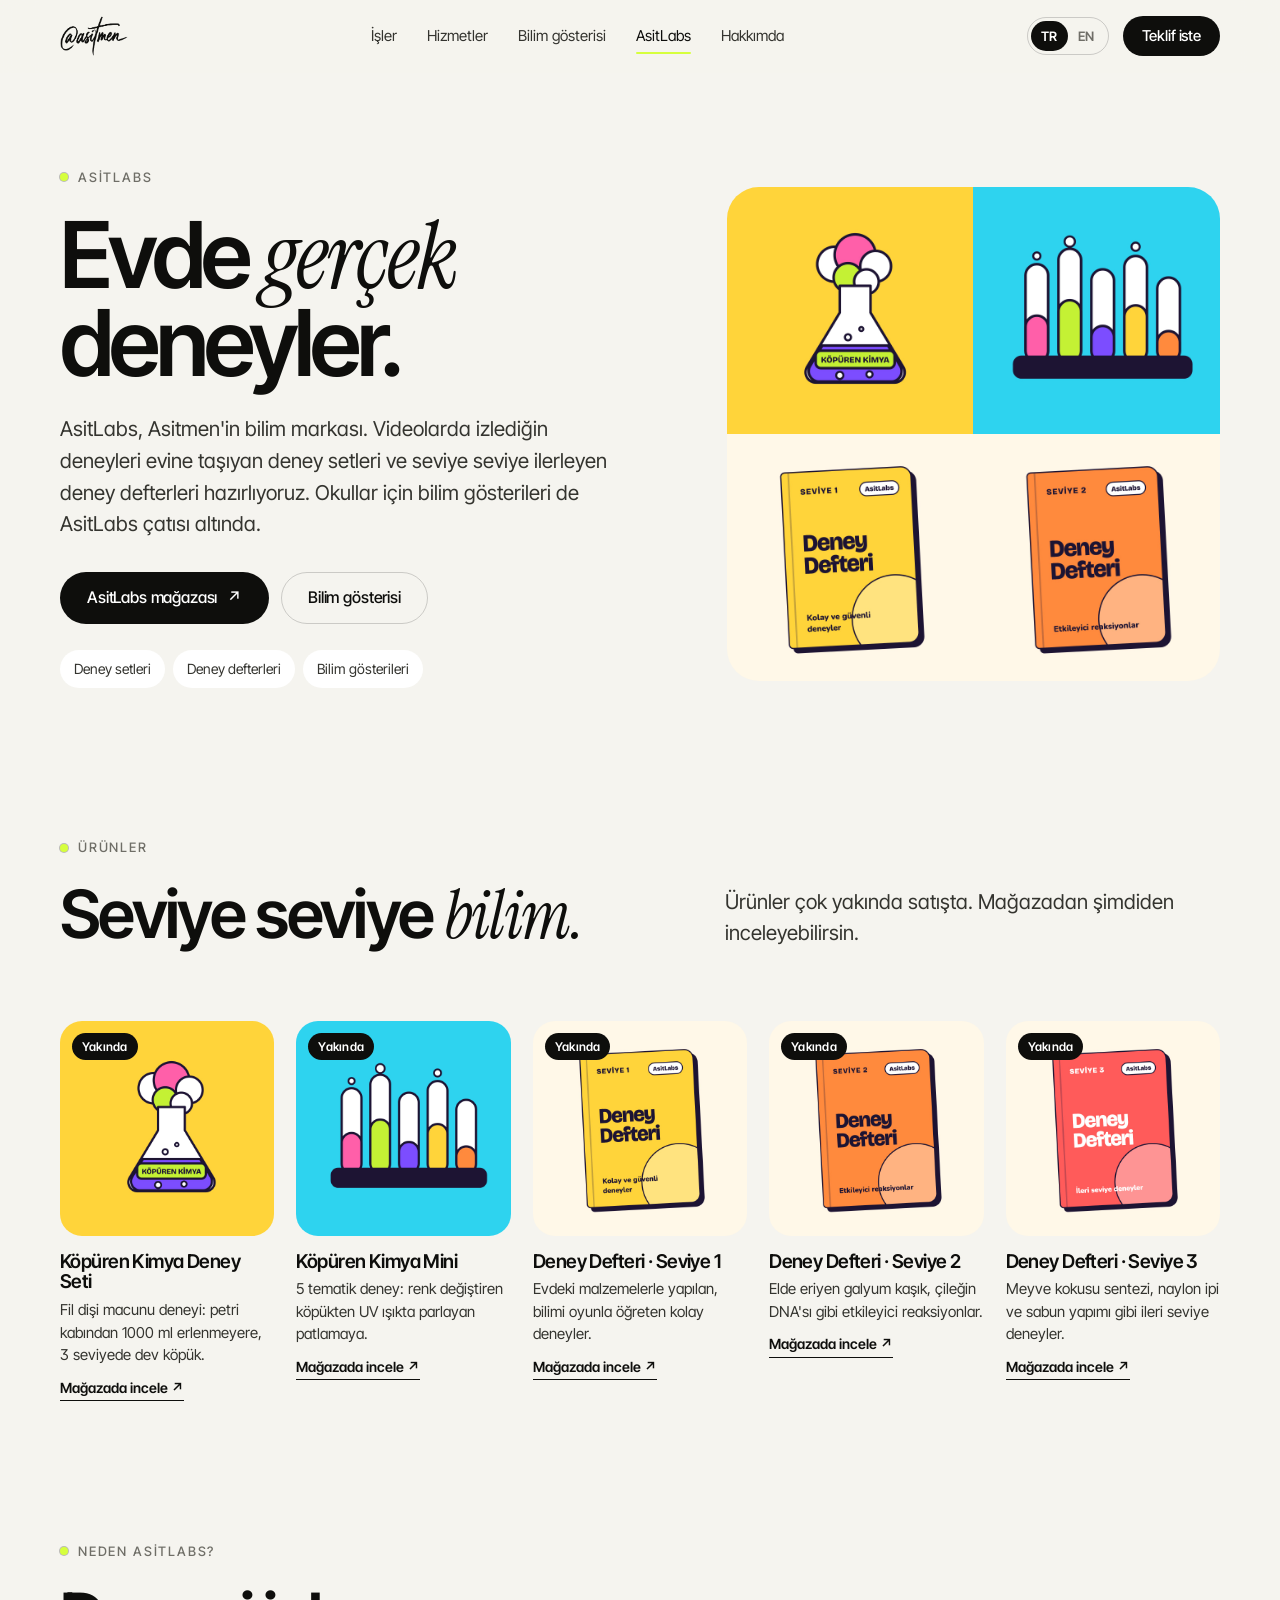
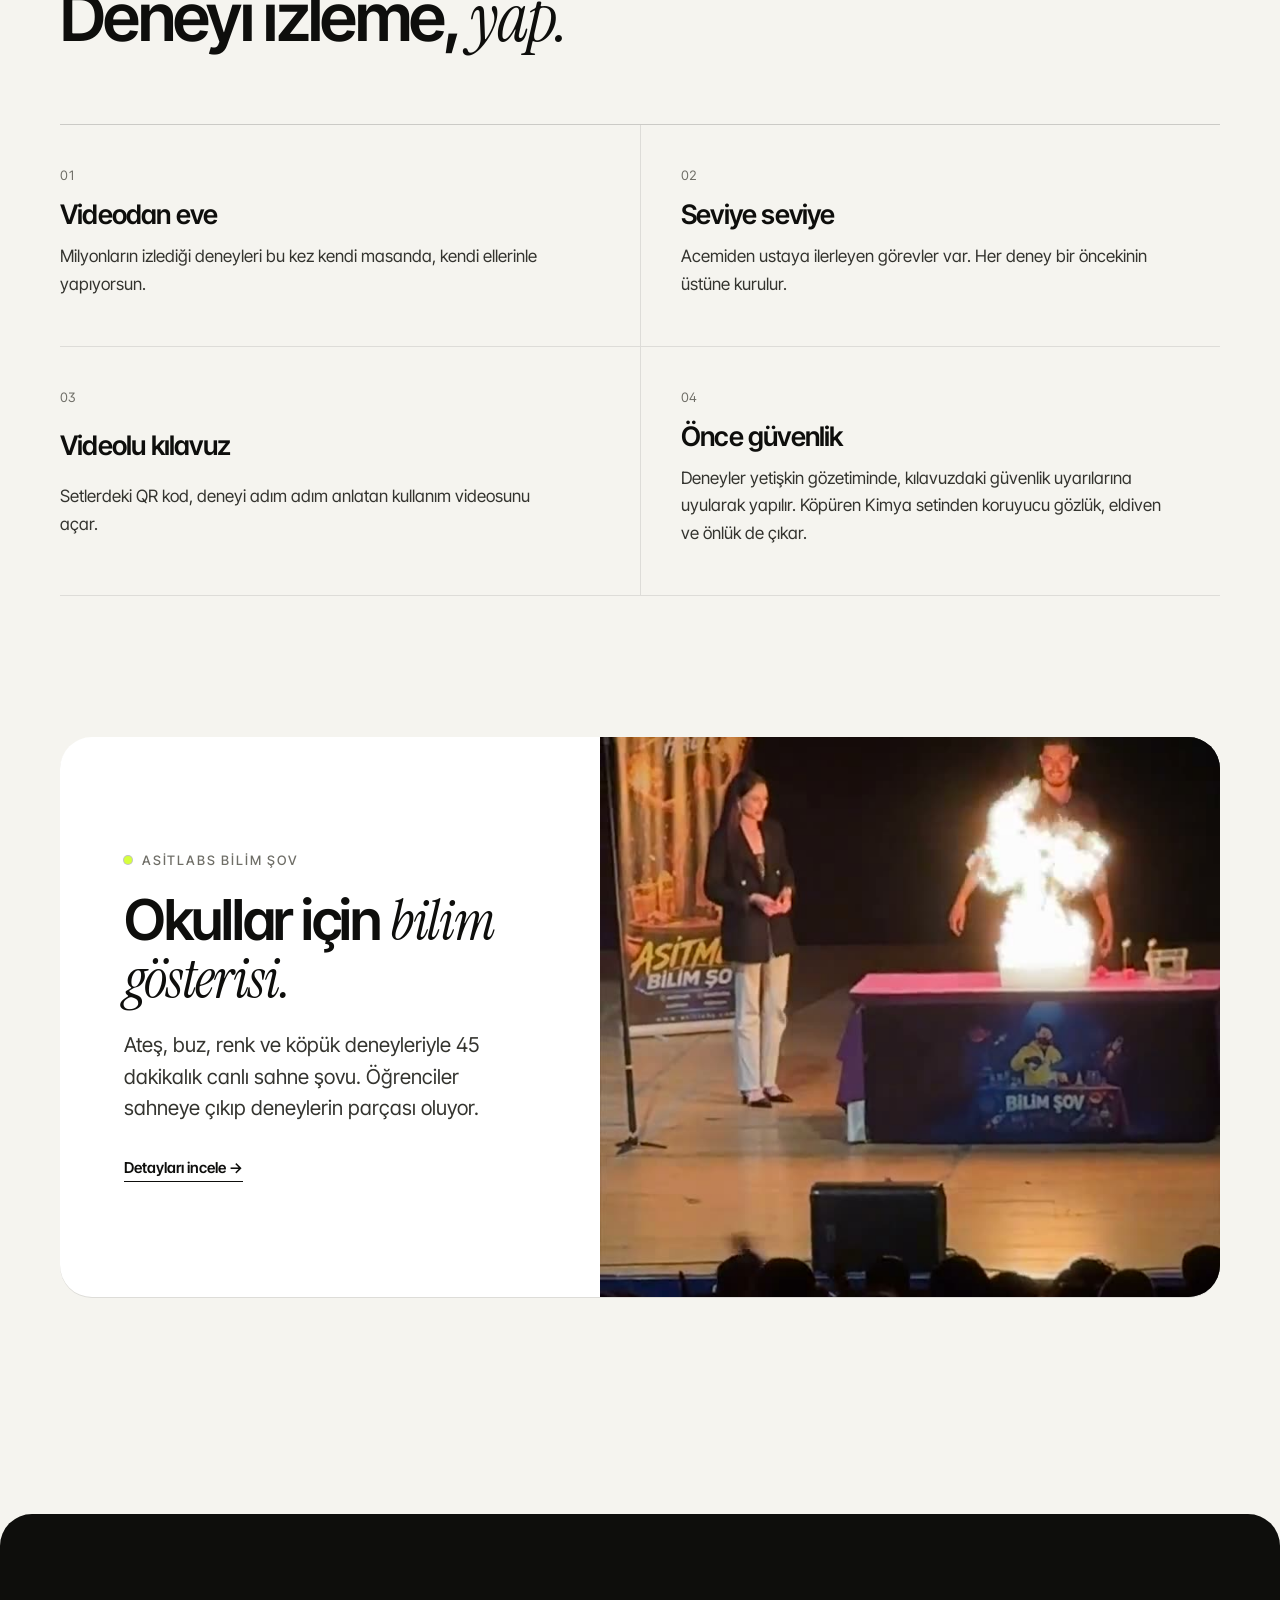
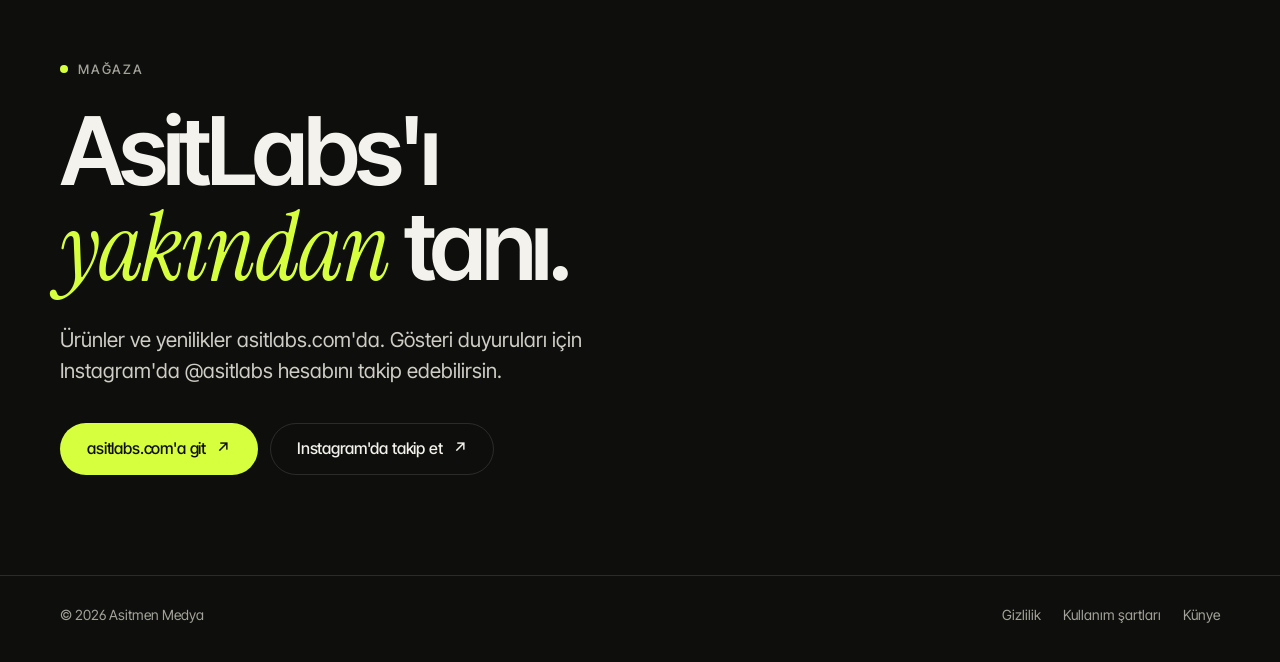
==== asitlabs/index.html @ a22fdd6e "Bilim gösterisi bağlantısı: Detayları incele" ====
<!doctype html>
<html lang="tr">
<head>
<meta charset="utf-8">
<meta name="viewport" content="width=device-width, initial-scale=1, viewport-fit=cover">
<title>AsitLabs | Asitmen&#x27;in deney setleri ve bilim markası</title>
<meta name="description" content="AsitLabs, Asitmen&#x27;in bilim markası: evde yapılan Köpüren Kimya deney setleri, seviye seviye deney defterleri ve okullar için bilim gösterileri.">
<link rel="canonical" href="https://www.asitmen.com/asitlabs/">

<meta name="theme-color" content="#f5f4ef">
<meta property="og:type" content="website">
<meta property="og:site_name" content="Asitmen">
<meta property="og:locale" content="tr_TR">
<meta property="og:title" content="AsitLabs | Asitmen&#x27;in deney setleri ve bilim markası">
<meta property="og:description" content="AsitLabs, Asitmen&#x27;in bilim markası: evde yapılan Köpüren Kimya deney setleri, seviye seviye deney defterleri ve okullar için bilim gösterileri.">
<meta property="og:url" content="https://www.asitmen.com/asitlabs/">
<meta property="og:image" content="https://www.asitmen.com/static/img/og.jpg">
<meta property="og:image:width" content="1200">
<meta property="og:image:height" content="630">
<meta name="twitter:card" content="summary_large_image">
<link rel="icon" href="/favicon.svg" type="image/svg+xml">
<link rel="icon" href="/favicon-32.png" sizes="32x32" type="image/png">
<link rel="apple-touch-icon" href="/apple-touch-icon.png">
<link rel="preconnect" href="https://fonts.googleapis.com">
<link rel="preconnect" href="https://fonts.gstatic.com" crossorigin>
<link rel="stylesheet" href="https://fonts.googleapis.com/css2?family=Instrument+Serif:ital@0;1&family=Inter+Tight:wght@400;500;600;700&display=swap">
<link rel="stylesheet" href="/static/style.css?v=1795440701">
<script>document.documentElement.classList.add('js')</script>
<script type="application/ld+json">{"@context": "https://schema.org", "@type": "Person", "name": "Yasin Aydın", "alternateName": "Asitmen", "url": "https://www.asitmen.com/", "image": "https://www.asitmen.com/static/img/og.jpg", "email": "mailto:contact@asitmen.com", "jobTitle": "Bilim içerik üreticisi", "address": {"@type": "PostalAddress", "addressLocality": "Uşak", "addressCountry": "TR"}, "sameAs": ["https://www.youtube.com/@asitmen", "https://www.instagram.com/asitmen", "https://www.tiktok.com/@asitmen", "https://www.linkedin.com/in/asitmen", "https://x.com/asitmen", "https://www.facebook.com/asitmenfb"]}</script>

</head>
<body>
<a class="sr-only" href="#main">İçeriğe geç</a>
<header class="nav">
  <div class="wrap nav-inner">
    <a class="brand" href="/" aria-label="Asitmen"><img src="/static/img/logo/imza.png" alt="@asitmen" width="857" height="505"></a>
    <nav class="nav-links" aria-label="Menu"><a href="/#isler">İşler</a><a href="/#hizmetler">Hizmetler</a><a href="/bilim-gosterisi/">Bilim gösterisi</a><a href="/asitlabs/" aria-current="page">AsitLabs</a><a href="/#hakkimda">Hakkımda</a></nav>
    <div class="nav-right">
      <div class="lang" role="group" aria-label="Dil / Language">
        <a href="/asitlabs/" hreflang="tr" lang="tr" aria-current="true">TR</a>
        <a href="/en/" hreflang="en" lang="en" aria-current="false">EN</a>
      </div>
      <a class="btn btn-ink btn-sm" href="/#iletisim">Teklif iste</a>
    </div>
  </div>
</header>

<main id="main">
  <section class="page-hero">
    <div class="wrap page-hero-grid">
      <div class="page-hero-text">
        <span class="eyebrow">AsitLabs</span>
        <h1>Evde <em>gerçek</em> deneyler.</h1>
        <p class="lead">AsitLabs, Asitmen&#x27;in bilim markası. Videolarda izlediğin deneyleri evine taşıyan deney setleri ve seviye seviye ilerleyen deney defterleri hazırlıyoruz. Okullar için bilim gösterileri de AsitLabs çatısı altında.</p>
        <div class="hero-cta"><a class="btn btn-ink" href="https://asitlabs.com" target="_blank" rel="noopener">AsitLabs mağazası <span class="arrow" aria-hidden="true">↗</span></a><a class="btn btn-ghost" href="/bilim-gosterisi/">Bilim gösterisi</a></div>
        <ul class="facts"><li>Deney setleri</li><li>Deney defterleri</li><li>Bilim gösterileri</li></ul>
      </div>
      <div class="page-hero-media mosaic"><img src="/static/labs/kopuren-kimya.jpg" alt="" width="1200" height="1200"><img src="/static/labs/kopuren-kimya-mini.jpg" alt="" width="1200" height="1200"><img src="/static/labs/deney-defteri-seviye-1.jpg" alt="" width="1200" height="1200"><img src="/static/labs/deney-defteri-seviye-2.jpg" alt="" width="1200" height="1200"></div>
    </div>
  </section>

  <section class="section" style="padding-top:0">
    <div class="wrap">
      <div class="section-head split"><div><span class="eyebrow">Ürünler</span><h2 style="margin-top:20px">Seviye seviye <em>bilim.</em></h2></div><p class="lead">Ürünler çok yakında satışta. Mağazadan şimdiden inceleyebilirsin.</p></div>
      <div class="shop-grid"><a class="shop-card reveal" href="https://asitlabs.com/products/kopuren-kimya" target="_blank" rel="noopener"><figure><img src="/static/labs/kopuren-kimya.jpg" alt="Köpüren Kimya Deney Seti" loading="lazy" width="1200" height="1200"><span class="badge">Yakında</span></figure><h3>Köpüren Kimya Deney Seti</h3><p>Fil dişi macunu deneyi: petri kabından 1000 ml erlenmeyere, 3 seviyede dev köpük.</p><span class="service-link">Mağazada incele ↗</span></a><a class="shop-card reveal" href="https://asitlabs.com/products/kopuren-kimya-mini" target="_blank" rel="noopener"><figure><img src="/static/labs/kopuren-kimya-mini.jpg" alt="Köpüren Kimya Mini" loading="lazy" width="1200" height="1200"><span class="badge">Yakında</span></figure><h3>Köpüren Kimya Mini</h3><p>5 tematik deney: renk değiştiren köpükten UV ışıkta parlayan patlamaya.</p><span class="service-link">Mağazada incele ↗</span></a><a class="shop-card reveal" href="https://asitlabs.com/products/deney-defteri-seviye-1" target="_blank" rel="noopener"><figure><img src="/static/labs/deney-defteri-seviye-1.jpg" alt="Deney Defteri · Seviye 1" loading="lazy" width="1200" height="1200"><span class="badge">Yakında</span></figure><h3>Deney Defteri · Seviye 1</h3><p>Evdeki malzemelerle yapılan, bilimi oyunla öğreten kolay deneyler.</p><span class="service-link">Mağazada incele ↗</span></a><a class="shop-card reveal" href="https://asitlabs.com/products/deney-defteri-seviye-2" target="_blank" rel="noopener"><figure><img src="/static/labs/deney-defteri-seviye-2.jpg" alt="Deney Defteri · Seviye 2" loading="lazy" width="1200" height="1200"><span class="badge">Yakında</span></figure><h3>Deney Defteri · Seviye 2</h3><p>Elde eriyen galyum kaşık, çileğin DNA&#x27;sı gibi etkileyici reaksiyonlar.</p><span class="service-link">Mağazada incele ↗</span></a><a class="shop-card reveal" href="https://asitlabs.com/products/deney-defteri-seviye-3" target="_blank" rel="noopener"><figure><img src="/static/labs/deney-defteri-seviye-3.jpg" alt="Deney Defteri · Seviye 3" loading="lazy" width="1200" height="1200"><span class="badge">Yakında</span></figure><h3>Deney Defteri · Seviye 3</h3><p>Meyve kokusu sentezi, naylon ipi ve sabun yapımı gibi ileri seviye deneyler.</p><span class="service-link">Mağazada incele ↗</span></a></div>
    </div>
  </section>

  <section class="section" style="padding-top:0">
    <div class="wrap">
      <div class="section-head"><span class="eyebrow">Neden AsitLabs?</span><h2>Deneyi izleme, <em>yap.</em></h2></div>
      <div class="why"><div class="why-item reveal"><span class="num">01</span><h3>Videodan eve</h3><p>Milyonların izlediği deneyleri bu kez kendi masanda, kendi ellerinle yapıyorsun.</p></div><div class="why-item reveal"><span class="num">02</span><h3>Seviye seviye</h3><p>Acemiden ustaya ilerleyen görevler var. Her deney bir öncekinin üstüne kurulur.</p></div><div class="why-item reveal"><span class="num">03</span><h3>Videolu kılavuz</h3><p>Setlerdeki QR kod, deneyi adım adım anlatan kullanım videosunu açar.</p></div><div class="why-item reveal"><span class="num">04</span><h3>Önce güvenlik</h3><p>Deneyler yetişkin gözetiminde, kılavuzdaki güvenlik uyarılarına uyularak yapılır. Köpüren Kimya setinden koruyucu gözlük, eldiven ve önlük de çıkar.</p></div></div>
    </div>
  </section>

  <section class="section" style="padding-top:0">
    <div class="wrap">
      <a class="feature feature-link reveal" href="/bilim-gosterisi/">
        <div class="feature-text">
          <span class="eyebrow">AsitLabs Bilim Şov</span>
          <h2>Okullar için <em>bilim gösterisi.</em></h2>
          <p class="lead">Ateş, buz, renk ve köpük deneyleriyle 45 dakikalık canlı sahne şovu. Öğrenciler sahneye çıkıp deneylerin parçası oluyor.</p>
          <span class="service-link">Detayları incele →</span>
        </div>
        <div class="feature-media">
          <video data-autoplay muted loop playsinline preload="none" poster="/static/img/sahne-ates-poster.jpg" aria-hidden="true">
            <source src="/static/labs/ates.mp4" type="video/mp4">
          </video>
        </div>
      </a>
    </div>
  </section>
</main>

<div class="contact">
  <section class="section">
    <div class="wrap">
      <span class="eyebrow">Mağaza</span>
      <h2 style="margin-top:22px">AsitLabs'ı <em>yakından</em> tanı.</h2>
      <p class="lead cta-lead">Ürünler ve yenilikler asitlabs.com'da. Gösteri duyuruları için Instagram'da @asitlabs hesabını takip edebilirsin.</p>
      <div class="hero-cta cta-left"><a class="btn btn-accent" href="https://asitlabs.com" target="_blank" rel="noopener">asitlabs.com&#x27;a git <span class="arrow" aria-hidden="true">↗</span></a><a class="btn btn-ghost-dark" href="https://www.instagram.com/asitlabs" target="_blank" rel="noopener">Instagram&#x27;da takip et <span class="arrow" aria-hidden="true">↗</span></a></div>
    </div>
  </section>
  <footer class="footer">
    <div class="wrap footer-inner">
      <span>© 2026 Asitmen Medya</span>
      <nav aria-label="Legal"><a href="/yasal/#gizlilik">Gizlilik</a><a href="/yasal/#sartlar">Kullanım şartları</a><a href="/yasal/#kunye">Künye</a></nav>
    </div>
  </footer>
</div>
<script src="/static/main.js?v=1795440701" defer></script>
</body>
</html>
---- static/style.css ----
/* asitmen.com — temiz premium tasarım */
:root {
  --bg: #f5f4ef;
  --surface: #ffffff;
  --ink: #0e0e0c;
  --ink-2: #34342f;
  --muted: #6f6e67;
  --line: rgba(14, 14, 12, 0.1);
  --line-strong: rgba(14, 14, 12, 0.18);
  --accent: #d6ff3d;
  --dark: #0e0e0c;
  --dark-2: #1a1a17;
  --dark-line: rgba(255, 255, 255, 0.12);
  --dark-muted: #a3a29a;
  --radius: 22px;
  --radius-lg: 32px;
  --wrap: 1240px;
  --gutter: clamp(16px, 4vw, 40px);
  --sans: "Inter Tight", "Inter", system-ui, -apple-system, "Segoe UI", Roboto, sans-serif;
  --serif: "Instrument Serif", "Times New Roman", serif;
  --ease: cubic-bezier(0.2, 0.7, 0.1, 1);
}

*,
*::before,
*::after { box-sizing: border-box; }

html { -webkit-text-size-adjust: 100%; scroll-behavior: smooth; scroll-padding-top: 84px; }
@media (prefers-reduced-motion: reduce) { html { scroll-behavior: auto; } }

body {
  margin: 0;
  background: var(--bg);
  color: var(--ink);
  font-family: var(--sans);
  font-size: 17px;
  line-height: 1.6;
  font-feature-settings: "ss01", "cv11";
  -webkit-font-smoothing: antialiased;
  -moz-osx-font-smoothing: grayscale;
  text-rendering: optimizeLegibility;
  overflow-x: hidden;
}

img, video { display: block; max-width: 100%; }
a { color: inherit; text-decoration: none; }
button, input, textarea { font: inherit; color: inherit; }
::selection { background: var(--accent); color: var(--ink); }

.wrap { width: 100%; max-width: var(--wrap); margin: 0 auto; padding: 0 var(--gutter); }
.sr-only { position: absolute; width: 1px; height: 1px; overflow: hidden; clip: rect(0 0 0 0); white-space: nowrap; }

/* ---------- typography ---------- */
h1, h2, h3 { margin: 0; font-weight: 600; letter-spacing: -0.04em; line-height: 1; }
h1 { font-size: clamp(46px, 8.4vw, 116px); letter-spacing: -0.05em; line-height: 0.94; }
h2 { font-size: clamp(36px, 5.2vw, 68px); line-height: 1; }
h3 { font-size: clamp(22px, 2.1vw, 28px); letter-spacing: -0.03em; line-height: 1.1; }
h1 em, h2 em, .serif {
  font-family: var(--serif);
  font-style: italic;
  font-weight: 400;
  letter-spacing: -0.02em;
}
h1 em { padding-right: 0.04em; }
p { margin: 0; }
.lead { font-size: clamp(18px, 1.6vw, 21px); line-height: 1.55; color: var(--ink-2); max-width: 40ch; }
.muted { color: var(--muted); }

.eyebrow {
  display: inline-block;
  font-size: 13px; font-weight: 500; letter-spacing: 0.14em; text-transform: uppercase; line-height: 1.5;
  color: var(--muted);
}
.eyebrow::before {
  content: ""; display: inline-block; width: 8px; height: 8px; border-radius: 50%; margin: 0 10px 0 0;
  vertical-align: 0.06em;
  background: var(--accent); box-shadow: 0 0 0 1px rgba(14, 14, 12, 0.25);
}

/* ---------- buttons ---------- */
.btn {
  display: inline-flex; align-items: center; justify-content: center; gap: 10px;
  height: 52px; padding: 0 26px; border-radius: 999px; border: 1px solid transparent;
  font-size: 16px; font-weight: 500; letter-spacing: -0.01em; cursor: pointer;
  transition: transform 0.3s var(--ease), background 0.3s var(--ease), color 0.3s var(--ease), border-color 0.3s var(--ease);
  white-space: nowrap;
}
.btn:active { transform: scale(0.98); }
.btn-ink { background: var(--ink); color: #fff; }
.btn-ink:hover { background: #2a2a26; }
.btn-ghost { border-color: var(--line-strong); color: var(--ink); background: transparent; }
.btn-ghost:hover { border-color: var(--ink); }
.btn-accent { background: var(--accent); color: var(--ink); }
.btn-accent:hover { background: #e4ff7a; }
.btn .arrow { transition: transform 0.3s var(--ease); }
.btn:hover .arrow { transform: translateX(3px); }
.btn-sm { height: 40px; padding: 0 18px; font-size: 15px; }

/* ---------- nav ---------- */
.nav {
  position: sticky; top: 0; z-index: 50;
  background: rgba(245, 244, 239, 0.78);
  -webkit-backdrop-filter: saturate(1.4) blur(16px);
  backdrop-filter: saturate(1.4) blur(16px);
  border-bottom: 1px solid transparent;
  transition: border-color 0.3s;
}
.nav.scrolled { border-bottom-color: var(--line); }
.nav { transition: border-color 0.3s, background 0.4s var(--ease), color 0.4s var(--ease); }
.nav.on-dark { background: rgba(14, 14, 12, 0.72); color: #f3f2ec; border-bottom-color: var(--dark-line); }
.nav.on-dark .nav-links { color: #cfcec6; }
.nav.on-dark .nav-links a:hover { color: #fff; }
.nav.on-dark .brand img { filter: invert(1); }
.nav.on-dark .lang { border-color: var(--dark-line); }
.nav.on-dark .lang a[aria-current="true"] { background: #f3f2ec; color: var(--ink); }
.nav.on-dark .btn-ink { background: var(--accent); color: var(--ink); }
.nav-inner { display: flex; align-items: center; justify-content: space-between; height: 72px; gap: 20px; }
.brand { display: flex; align-items: center; height: 44px; }
.brand img { height: 40px; width: auto; transition: filter 0.4s; }
.nav-links { display: none; gap: 30px; font-size: 15px; color: var(--ink-2); }
.nav-links a { position: relative; padding: 6px 0; transition: color 0.2s; }
.nav-links a:hover { color: var(--ink); }
.nav-right { display: flex; align-items: center; gap: 14px; }
.lang { display: inline-flex; font-size: 13px; font-weight: 600; letter-spacing: 0.04em; border: 1px solid var(--line-strong); border-radius: 999px; padding: 3px; }
.lang a { padding: 5px 10px; border-radius: 999px; color: var(--muted); }
.lang a[aria-current="true"] { background: var(--ink); color: #fff; }
.nav-right { gap: 8px; }
.nav .btn-sm { padding: 0 14px; font-size: 14px; height: 38px; }
@media (min-width: 900px) {
  .nav-links { display: flex; }
  .nav-right { gap: 14px; }
  .nav .btn-sm { padding: 0 18px; font-size: 15px; height: 40px; }
}

/* ---------- hero ---------- */
.hero { padding: clamp(48px, 9vw, 120px) 0 0; text-align: center; }
.hero .eyebrow { margin-bottom: 26px; }
.hero h1 { max-width: 13ch; margin: 0 auto; }
.hero .lead { margin: 28px auto 0; max-width: 46ch; }
.hero-cta { display: flex; flex-wrap: wrap; justify-content: center; gap: 12px; margin-top: 36px; }
.hero-media {
  position: relative; margin-top: clamp(44px, 6vw, 72px);
  border-radius: var(--radius-lg); overflow: hidden; background: #ddd;
  aspect-ratio: 4 / 5;
}
.hero-media img { width: 100%; height: 100%; object-fit: cover; }
@media (min-width: 700px) { .hero-media { aspect-ratio: 16 / 9; } }
.chips {
  position: absolute; left: 16px; right: 16px; bottom: 16px;
  display: flex; flex-wrap: wrap; gap: 8px; justify-content: flex-start;
}
.chip {
  display: inline-flex; align-items: baseline; gap: 8px;
  padding: 12px 16px; border-radius: 16px;
  background: rgba(255, 255, 255, 0.82);
  -webkit-backdrop-filter: blur(14px); backdrop-filter: blur(14px);
  color: var(--ink); font-size: 14px; line-height: 1.2; text-align: left;
  box-shadow: 0 8px 30px rgba(0, 0, 0, 0.12);
}
.chip b { font-size: 22px; font-weight: 600; letter-spacing: -0.03em; }
@media (min-width: 700px) { .chips { left: 24px; bottom: 24px; } .chip b { font-size: 26px; } }

/* ---------- logos ---------- */
.logos { padding: clamp(48px, 7vw, 88px) 0 clamp(24px, 4vw, 40px); }
.logos-title { text-align: center; font-size: 14px; color: var(--muted); margin-bottom: 30px; }
.marquee { position: relative; overflow: hidden; -webkit-mask-image: linear-gradient(90deg, transparent, #000 10%, #000 90%, transparent); mask-image: linear-gradient(90deg, transparent, #000 10%, #000 90%, transparent); }
.marquee-track { display: flex; width: max-content; animation: marquee 38s linear infinite; }
.marquee:hover .marquee-track { animation-play-state: paused; }
.marquee-group { display: flex; align-items: center; gap: clamp(44px, 6vw, 84px); padding-right: clamp(44px, 6vw, 84px); }
.marquee-group img { height: 30px; width: auto; opacity: 0.72; transition: opacity 0.2s; }
.marquee-group img.tall { height: 46px; }
.marquee-group img:hover { opacity: 1; }
@keyframes marquee { to { transform: translateX(-50%); } }
@media (prefers-reduced-motion: reduce) {
  .marquee { -webkit-mask-image: none; mask-image: none; }
  .marquee-track { animation: none; width: auto; }
  .marquee-group { flex-wrap: wrap; justify-content: center; padding: 0; row-gap: 28px; }
  .marquee-group[aria-hidden="true"] { display: none; }
}

/* ---------- sections ---------- */
.section { padding: clamp(72px, 11vw, 150px) 0; }
.section-head { display: grid; gap: 22px; margin-bottom: clamp(40px, 6vw, 72px); }
.section-head h2 { max-width: 16ch; }
.section-head .lead { max-width: 44ch; }
@media (min-width: 960px) {
  .section-head.split { grid-template-columns: 1.3fr 1fr; align-items: end; }
}

/* ---------- stats ---------- */
.stats { display: grid; grid-template-columns: repeat(2, 1fr); border-top: 1px solid var(--line-strong); }
.stat { padding: 28px 18px 30px 0; border-bottom: 1px solid var(--line); }
.stat:nth-child(odd) { padding-right: 18px; }
.stat:nth-child(even) { padding-left: 18px; border-left: 1px solid var(--line); }
.stat-num { font-size: clamp(42px, 6.6vw, 92px); font-weight: 600; letter-spacing: -0.05em; line-height: 1; white-space: nowrap; }
.stat-num small { font-size: 0.42em; letter-spacing: -0.02em; margin-left: 0.12em; font-weight: 500; }
.stat-label { margin-top: 12px; font-size: 15px; color: var(--muted); }
@media (min-width: 960px) {
  .stats { grid-template-columns: repeat(3, 1fr); }
  .stat, .stat:nth-child(odd), .stat:nth-child(even) { padding: 40px 28px 44px; border-left: 1px solid var(--line); }
  .stat:nth-child(3n + 1) { padding-left: 0; border-left: 0; }
}
.note { margin-top: 18px; font-size: 13px; color: var(--muted); }

/* ---------- work ---------- */
.work-grid { display: grid; gap: clamp(36px, 4vw, 48px) 28px; }
@media (min-width: 860px) { .work-grid { grid-template-columns: 1fr 1fr; } }
.work-card .media {
  position: relative; border-radius: var(--radius); overflow: hidden; background: #1a1a17;
  aspect-ratio: 16 / 9;
}
.work-card video, .work-card .media img { width: 100%; height: 100%; object-fit: cover; transition: transform 0.8s var(--ease); }
.work-card:hover video { transform: scale(1.03); }
.work-meta { display: flex; justify-content: space-between; align-items: baseline; gap: 16px; margin-top: 22px; }
.work-meta .kicker { font-size: 13px; color: var(--muted); letter-spacing: 0.02em; }
.work-card p { margin-top: 10px; color: var(--ink-2); max-width: 46ch; }
.brands { display: flex; flex-wrap: wrap; gap: 6px; margin-top: 16px; padding: 0; list-style: none; }
.brands li { font-size: 13px; padding: 5px 11px; border-radius: 999px; border: 1px solid var(--line-strong); color: var(--ink-2); }

/* ---------- feature (TRT) ---------- */
.feature {
  display: grid; gap: 0; border-radius: var(--radius-lg); overflow: hidden;
  background: var(--surface); box-shadow: 0 1px 0 var(--line);
}
.feature-text { padding: clamp(28px, 5vw, 64px); display: flex; flex-direction: column; gap: 22px; justify-content: center; }
.feature-text h2 { font-size: clamp(34px, 4.4vw, 60px); }
.feature-text .lead { max-width: 38ch; }
.feature-media { position: relative; min-height: 320px; background: #222; }
.feature-media video { width: 100%; height: 100%; object-fit: cover; position: absolute; inset: 0; }
.feature-logo { height: 54px; width: auto; align-self: flex-start; }
.feature-actions { display: flex; flex-wrap: wrap; gap: 12px; margin-top: 6px; }
@media (min-width: 960px) {
  .feature { grid-template-columns: 1fr 1.15fr; min-height: 560px; }
}
.gallery { display: grid; grid-template-columns: repeat(2, 1fr); gap: 12px; margin-top: 12px; }
.gallery figure { margin: 0; border-radius: var(--radius); overflow: hidden; aspect-ratio: 4 / 3; background: #ddd; }
.gallery img { width: 100%; height: 100%; object-fit: cover; }
@media (min-width: 960px) { .gallery { grid-template-columns: repeat(4, 1fr); } }

/* ---------- why ---------- */
.why { display: grid; border-top: 1px solid var(--line-strong); }
.why-item { display: grid; gap: 14px; padding: 32px 0 36px; border-bottom: 1px solid var(--line); }
.why-item .num { font-size: 13px; color: var(--muted); font-variant-numeric: tabular-nums; }
.why-item p { color: var(--ink-2); max-width: 48ch; }
@media (min-width: 860px) {
  .why { grid-template-columns: 1fr 1fr; }
  .why-item { padding: 40px 40px 48px 0; }
  .why-item:nth-child(even) { padding-left: 40px; border-left: 1px solid var(--line); }
}

/* ---------- services ---------- */
.services { display: grid; gap: 28px; }
@media (min-width: 640px) { .services { grid-template-columns: 1fr 1fr; } }
@media (min-width: 1100px) { .services { grid-template-columns: repeat(4, 1fr); gap: 22px; } }
.service figure { margin: 0; border-radius: var(--radius); overflow: hidden; aspect-ratio: 4 / 5; background: #ddd; }
.service img { width: 100%; height: 100%; object-fit: cover; transition: transform 0.8s var(--ease); }
.service:hover img { transform: scale(1.04); }
.service h3 { margin-top: 20px; font-size: 22px; }
.service p { margin-top: 8px; color: var(--ink-2); font-size: 16px; }

/* ---------- process ---------- */
.process { display: grid; gap: 12px; counter-reset: step; }
@media (min-width: 860px) { .process { grid-template-columns: repeat(4, 1fr); } }
.step { background: var(--surface); border-radius: var(--radius); padding: 28px 26px 30px; display: grid; gap: 12px; align-content: start; min-height: 220px; }
.step .num { width: 40px; height: 40px; border-radius: 50%; display: grid; place-items: center; background: var(--bg); font-size: 14px; font-weight: 600; }
.step:first-child .num { background: var(--accent); }
.step h3 { font-size: 21px; margin-top: 18px; }
.step p { color: var(--ink-2); font-size: 16px; }

/* ---------- about ---------- */
.about { display: grid; gap: clamp(32px, 5vw, 72px); align-items: center; }
@media (min-width: 960px) { .about { grid-template-columns: 0.9fr 1.1fr; } }
.about figure { margin: 0; border-radius: var(--radius-lg); overflow: hidden; aspect-ratio: 4 / 5; background: #222; }
.about figure img { width: 100%; height: 100%; object-fit: cover; }
.about-text { display: grid; gap: 22px; }
.about-text p { color: var(--ink-2); font-size: clamp(17px, 1.4vw, 19px); max-width: 52ch; }
.signature { height: 64px; width: auto; margin-top: 8px; }
.facts { display: flex; flex-wrap: wrap; gap: 8px; margin-top: 6px; padding: 0; list-style: none; }
.facts li { font-size: 14px; padding: 8px 14px; border-radius: 999px; background: var(--surface); color: var(--ink-2); }

/* ---------- contact (dark) ---------- */
.contact { background: var(--dark); color: #f3f2ec; border-radius: var(--radius-lg) var(--radius-lg) 0 0; margin-top: clamp(40px, 6vw, 80px); }
.contact .section { padding-bottom: clamp(56px, 8vw, 100px); }
.contact .eyebrow { color: var(--dark-muted); }
.contact h2 { font-size: clamp(44px, 7.4vw, 104px); max-width: 12ch; letter-spacing: -0.05em; }
.contact h2 em { color: var(--accent); }
.contact-grid { display: grid; gap: 48px; margin-top: clamp(40px, 6vw, 72px); }
@media (min-width: 960px) { .contact-grid { grid-template-columns: 1fr 1.1fr; gap: 72px; } }
.contact-info { display: grid; gap: 28px; align-content: start; }
.contact-info .lead { color: #cfcec6; }
.mail-row { display: flex; flex-wrap: wrap; align-items: center; gap: 12px; }
.mail-big { font-size: clamp(22px, 2.6vw, 32px); font-weight: 500; letter-spacing: -0.02em; border-bottom: 1px solid var(--dark-line); padding-bottom: 4px; transition: border-color 0.2s; word-break: break-all; }
.mail-big:hover { border-color: var(--accent); }
.copy-btn { height: 36px; padding: 0 14px; border-radius: 999px; border: 1px solid var(--dark-line); background: transparent; color: #f3f2ec; font-size: 13px; cursor: pointer; transition: border-color 0.2s, background 0.2s; }
.copy-btn:hover { border-color: #f3f2ec; }
.copy-btn.done { background: var(--accent); color: var(--ink); border-color: var(--accent); }
.socials { display: flex; flex-wrap: wrap; gap: 8px; padding: 0; margin: 0; list-style: none; }
.socials a { display: inline-flex; align-items: center; gap: 8px; height: 40px; padding: 0 16px; border-radius: 999px; border: 1px solid var(--dark-line); font-size: 14px; color: #e7e6df; transition: border-color 0.2s, color 0.2s; }
.socials a:hover { border-color: #f3f2ec; color: #fff; }
.socials svg { width: 16px; height: 16px; fill: currentColor; }

.form { display: grid; gap: 14px; background: var(--dark-2); border-radius: var(--radius); padding: clamp(22px, 3vw, 34px); }
.form-row { display: grid; gap: 14px; }
@media (min-width: 640px) { .form-row { grid-template-columns: 1fr 1fr; } }
.field { display: grid; gap: 8px; }
.field label { font-size: 13px; color: var(--dark-muted); }
.field input, .field textarea {
  width: 100%; border: 1px solid var(--dark-line); background: transparent; border-radius: 14px;
  padding: 14px 16px; font-size: 16px; color: #f3f2ec; outline: none; transition: border-color 0.2s;
}
.field textarea { min-height: 140px; resize: vertical; }
.field input:focus, .field textarea:focus { border-color: var(--accent); }
.form .btn { margin-top: 6px; width: 100%; }
.form-note { font-size: 13px; color: var(--dark-muted); }

.footer { border-top: 1px solid var(--dark-line); padding: 28px 0 36px; font-size: 14px; color: var(--dark-muted); }
.footer-inner { display: flex; flex-wrap: wrap; gap: 14px 28px; justify-content: space-between; align-items: center; }
.footer nav { display: flex; flex-wrap: wrap; gap: 8px 22px; }
.footer a:hover { color: #fff; }

/* ---------- legal page ---------- */
.legal { padding: clamp(48px, 8vw, 110px) 0 clamp(72px, 10vw, 140px); }
.legal h1 { font-size: clamp(44px, 6.6vw, 88px); margin-bottom: 18px; }
.legal-nav { display: flex; flex-wrap: wrap; gap: 8px; margin: 26px 0 56px; }
.legal-nav a { padding: 8px 16px; border-radius: 999px; border: 1px solid var(--line-strong); font-size: 14px; }
.legal-nav a:hover { border-color: var(--ink); }
.legal section { max-width: 760px; padding: 44px 0; border-top: 1px solid var(--line-strong); }
.legal h2 { font-size: clamp(30px, 3.6vw, 44px); margin-bottom: 24px; }
.legal h3 { font-size: 20px; margin: 28px 0 10px; }
.legal p, .legal li { color: var(--ink-2); }
.legal ul { padding-left: 20px; margin: 8px 0; }
.legal dl { display: grid; grid-template-columns: max-content 1fr; gap: 10px 28px; margin: 0; }
.legal dt { color: var(--muted); }
.legal dd { margin: 0; }
.legal-footer { background: var(--dark); color: var(--dark-muted); }

/* ---------- /link page ---------- */
.lp { width: 100%; max-width: 520px; margin: 0 auto; padding: 40px 16px 32px; }
.lp-head { text-align: center; display: grid; justify-items: center; }
.lp-avatar { width: 112px; height: 112px; border-radius: 50%; object-fit: cover; box-shadow: 0 0 0 4px var(--bg), 0 0 0 6px var(--accent); }
.lp-sign { height: 46px; width: auto; margin-top: 18px; }
.lp-head h1 { font-size: 34px; letter-spacing: -0.04em; margin-top: 6px; }
.lp-bio { margin-top: 10px; color: var(--ink-2); font-size: 16px; line-height: 1.5; }
.lp-bio span { display: block; color: var(--muted); font-size: 14px; margin-top: 2px; }
.lp-social { display: flex; flex-wrap: wrap; justify-content: center; gap: 8px; margin-top: 20px; }
.lp-social a { width: 44px; height: 44px; border-radius: 50%; display: grid; place-items: center; background: var(--surface); color: var(--ink); transition: background 0.2s, color 0.2s, transform 0.2s var(--ease); }
.lp-social a:hover { background: var(--ink); color: #fff; transform: translateY(-2px); }
.lp-social svg { width: 18px; height: 18px; fill: currentColor; }

.lp-links { display: grid; gap: 10px; margin-top: 32px; }
.lp-btn {
  display: flex; align-items: center; gap: 14px; min-height: 64px; padding: 0 22px;
  border-radius: 20px; background: var(--surface); color: var(--ink);
  font-size: 17px; font-weight: 500; letter-spacing: -0.01em;
  transition: transform 0.25s var(--ease), box-shadow 0.25s var(--ease);
}
.lp-btn:hover { transform: translateY(-2px); box-shadow: 0 10px 30px rgba(14, 14, 12, 0.08); }
.lp-btn svg { width: 22px; height: 22px; fill: currentColor; flex: none; }
.lp-btn span { flex: 1; }
.lp-btn i { font-style: normal; transition: transform 0.25s var(--ease); }
.lp-btn:hover i { transform: translateX(3px); }
.lp-btn-accent { background: var(--accent); }

.lp-section { margin-top: 44px; }
.lp-section h2 { font-size: 30px; letter-spacing: -0.04em; margin-bottom: 16px; }
.products { display: grid; gap: 10px; }
.product {
  display: flex; align-items: center; gap: 14px; padding: 10px 14px 10px 10px;
  border-radius: 20px; background: var(--surface);
  transition: transform 0.25s var(--ease), box-shadow 0.25s var(--ease);
}
.product:hover { transform: translateY(-2px); box-shadow: 0 10px 30px rgba(14, 14, 12, 0.08); }
.product img { width: 72px; height: 72px; border-radius: 14px; object-fit: cover; flex: none; }
.product-text { flex: 1; min-width: 0; display: grid; gap: 2px; justify-items: start; }
.product-text b { font-weight: 600; font-size: 16px; letter-spacing: -0.01em; }
.product-text small { color: var(--muted); font-size: 13px; line-height: 1.35; }
.tag { margin-top: 4px; font-size: 11px; font-weight: 600; letter-spacing: 0.06em; text-transform: uppercase; padding: 2px 8px; border-radius: 999px; border: 1px solid var(--line-strong); color: var(--muted); }
.product-go { flex: none; font-size: 14px; font-weight: 500; height: 36px; padding: 0 14px; border-radius: 999px; background: var(--ink); color: #fff; display: inline-flex; align-items: center; }

.lp-contact { background: var(--surface); border-radius: 20px; padding: 22px 20px; }
.lp-contact h2 { font-size: 24px; margin-bottom: 8px; }
.lp-contact-row { display: flex; flex-wrap: wrap; align-items: center; gap: 6px 12px; padding: 12px 0; border-top: 1px solid var(--line); }
.lp-contact-row:first-of-type { border-top: 0; }
.lp-label { width: 100%; font-size: 13px; color: var(--muted); }
.lp-contact-row a { font-size: 18px; font-weight: 500; letter-spacing: -0.01em; }
.lp-copy { color: var(--ink); border-color: var(--line-strong); height: 32px; }
.lp-copy:hover { border-color: var(--ink); }
.lp-foot { text-align: center; margin-top: 36px; font-size: 13px; color: var(--muted); }
.lp-foot a { text-decoration: underline; text-underline-offset: 3px; }

/* ---------- reveal ---------- */
.js .reveal { opacity: 0; transform: translateY(18px); transition: opacity 0.9s var(--ease), transform 0.9s var(--ease); }
.js .reveal.in { opacity: 1; transform: none; }
@media (prefers-reduced-motion: reduce) {
  .js .reveal { opacity: 1; transform: none; transition: none; }
}

:focus-visible { outline: 2px solid var(--ink); outline-offset: 3px; border-radius: 6px; }
.contact :focus-visible { outline-color: var(--accent); }
.service-link { display: inline-block; margin-top: 10px; font-weight: 600; font-size: 15px; border-bottom: 1.5px solid var(--ink); padding-bottom: 1px; }
.service-link:hover { border-color: var(--accent); }

/* ---------- alt sayfalar: bilim gösterisi, AsitLabs ---------- */
.nav-links a[aria-current="page"] { color: var(--ink); }
.nav-links a[aria-current="page"]::after { content: ""; position: absolute; left: 0; right: 0; bottom: 0; height: 2px; border-radius: 2px; background: var(--accent); }
.nav.on-dark .nav-links a[aria-current="page"] { color: #fff; }

.page-hero { padding: clamp(40px, 7vw, 96px) 0 clamp(72px, 10vw, 130px); }
.page-hero-grid { display: grid; gap: clamp(36px, 5vw, 72px); align-items: center; }
@media (min-width: 960px) { .page-hero-grid { grid-template-columns: 1.1fr 0.9fr; } }
.page-hero h1 { margin-top: 22px; font-size: clamp(46px, 7.2vw, 100px); max-width: 10ch; }
.page-hero .lead { margin-top: 26px; max-width: 46ch; }
.page-hero .hero-cta { justify-content: flex-start; margin-top: 32px; }
.page-hero .facts { margin-top: 26px; }
.page-hero-media { border-radius: var(--radius-lg); overflow: hidden; background: #1a1a17; aspect-ratio: 4 / 5; }
.page-hero-media video, .page-hero-media img { width: 100%; height: 100%; object-fit: cover; }
.page-hero-media.mosaic { display: grid; grid-template-columns: 1fr 1fr; aspect-ratio: 1 / 1; background: none; }
@media (min-width: 960px) { .page-hero-media { max-height: 680px; justify-self: end; width: 100%; } }

.stage-grid { display: grid; grid-template-columns: repeat(3, 1fr); gap: clamp(8px, 1.2vw, 16px); margin-top: clamp(40px, 6vw, 72px); }
.stage-grid figure { margin: 0; border-radius: var(--radius); overflow: hidden; aspect-ratio: 4 / 5; background: #1a1a17; }
.stage-grid video, .stage-grid img { width: 100%; height: 100%; object-fit: cover; }

.programs { display: grid; gap: 12px; grid-template-columns: 1fr 1fr; }
@media (min-width: 960px) { .programs { grid-template-columns: repeat(5, 1fr); } }
.program { background: var(--surface); border-radius: var(--radius); padding: 24px 22px 26px; display: grid; gap: 10px; align-content: start; }
.program h3 { font-size: 20px; }
.program p { color: var(--ink-2); font-size: 15px; }

.faq { max-width: 880px; border-top: 1px solid var(--line-strong); }
.faq details { border-bottom: 1px solid var(--line); padding: 22px 0; }
.faq summary { cursor: pointer; list-style: none; display: flex; justify-content: space-between; align-items: baseline; gap: 18px; font-size: clamp(18px, 1.7vw, 22px); font-weight: 600; letter-spacing: -0.02em; line-height: 1.3; }
.faq summary::-webkit-details-marker { display: none; }
.faq summary::after { content: "+"; flex: none; font-weight: 400; font-size: 26px; line-height: 1; transition: transform 0.3s var(--ease); }
.faq details[open] summary::after { transform: rotate(45deg); }
.faq details p { margin-top: 12px; color: var(--ink-2); max-width: 64ch; }

.shop-grid { display: grid; gap: 28px 16px; grid-template-columns: 1fr 1fr; }
@media (min-width: 760px) { .shop-grid { grid-template-columns: repeat(3, 1fr); gap: 36px 22px; } }
@media (min-width: 1100px) { .shop-grid { grid-template-columns: repeat(5, 1fr); } }
.shop-card { display: grid; align-content: start; }
.shop-card figure { position: relative; margin: 0; border-radius: var(--radius); overflow: hidden; aspect-ratio: 1 / 1; }
.shop-card img { width: 100%; height: 100%; object-fit: cover; transition: transform 0.8s var(--ease); }
.shop-card:hover img { transform: scale(1.04); }
.shop-card .badge { position: absolute; top: 12px; left: 12px; padding: 4px 10px; border-radius: 999px; background: var(--ink); color: #fff; font-size: 12px; font-weight: 600; letter-spacing: 0.02em; }
.shop-card h3 { margin-top: 16px; font-size: 19px; }
.shop-card p { margin-top: 6px; color: var(--ink-2); font-size: 15px; line-height: 1.5; }
.shop-card .service-link { justify-self: start; font-size: 14px; }

.feature-link .service-link { align-self: flex-start; }
.feature-link:hover .feature-media video { transform: scale(1.03); }
.feature-link .feature-media video { transition: transform 0.8s var(--ease); }

.more { display: grid; gap: 16px; }
@media (min-width: 900px) { .more { grid-template-columns: 1fr 1fr; gap: 22px; } }
.more-card { display: grid; grid-template-columns: 0.8fr 1fr; gap: clamp(16px, 2.4vw, 28px); align-items: center; padding: clamp(10px, 1.4vw, 16px); border-radius: var(--radius-lg); background: var(--surface); transition: transform 0.3s var(--ease), box-shadow 0.3s var(--ease); }
.more-card:hover { transform: translateY(-3px); box-shadow: 0 14px 40px rgba(14, 14, 12, 0.08); }
.more-media { border-radius: var(--radius); overflow: hidden; aspect-ratio: 4 / 5; background: #1a1a17; }
.more-media video, .more-media img { width: 100%; height: 100%; object-fit: cover; }
.more-text { display: grid; gap: 10px; align-content: center; padding-right: clamp(4px, 1.4vw, 16px); }
.more-text h3 { font-size: clamp(24px, 2.4vw, 32px); }
.more-text p { color: var(--ink-2); font-size: 16px; }
.more-text .service-link { justify-self: start; margin-top: 4px; }
@media (max-width: 420px) { .more-text p { font-size: 15px; } .more-text h3 { font-size: 22px; } }

.contact .cta-lead { margin-top: 28px; color: #cfcec6; max-width: 46ch; }
.cta-left { justify-content: flex-start; margin-top: 36px; }
.btn-ghost-dark { border-color: var(--dark-line); color: #f3f2ec; background: transparent; }
.btn-ghost-dark:hover { border-color: #f3f2ec; }
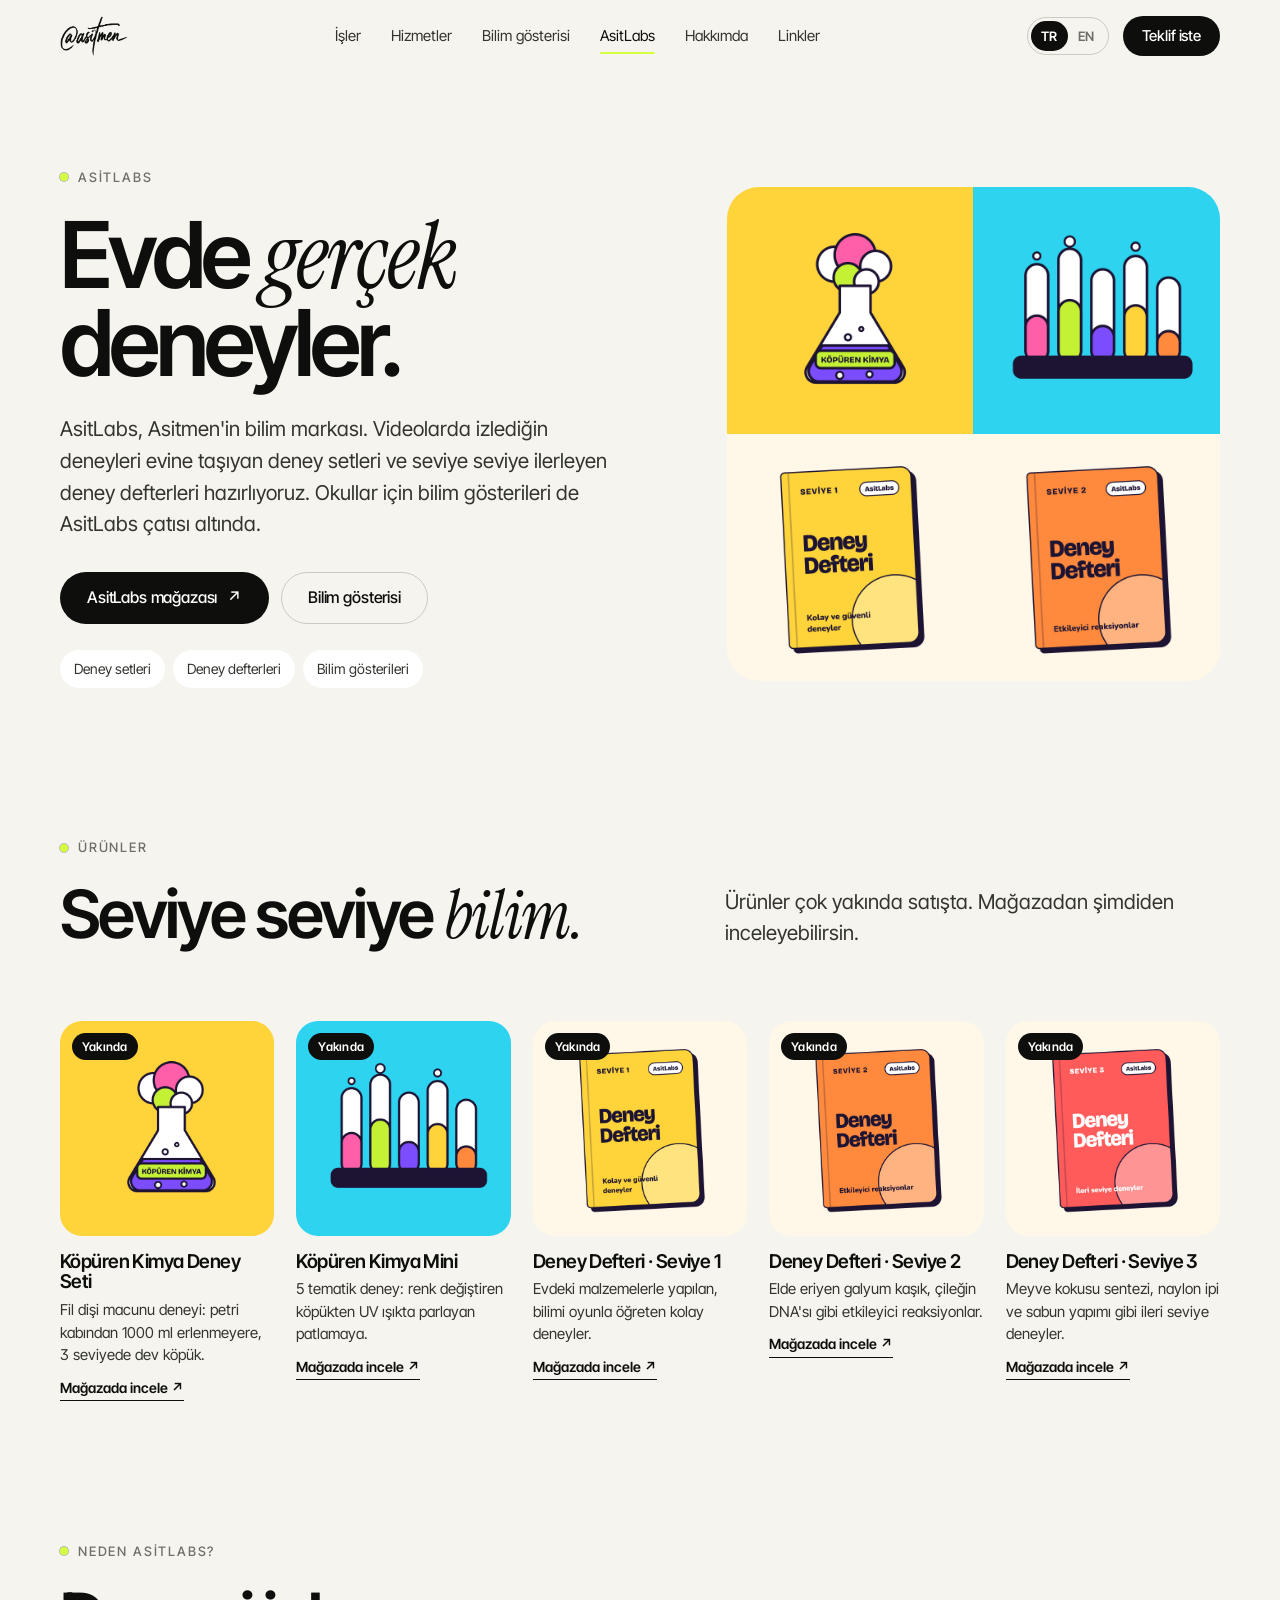
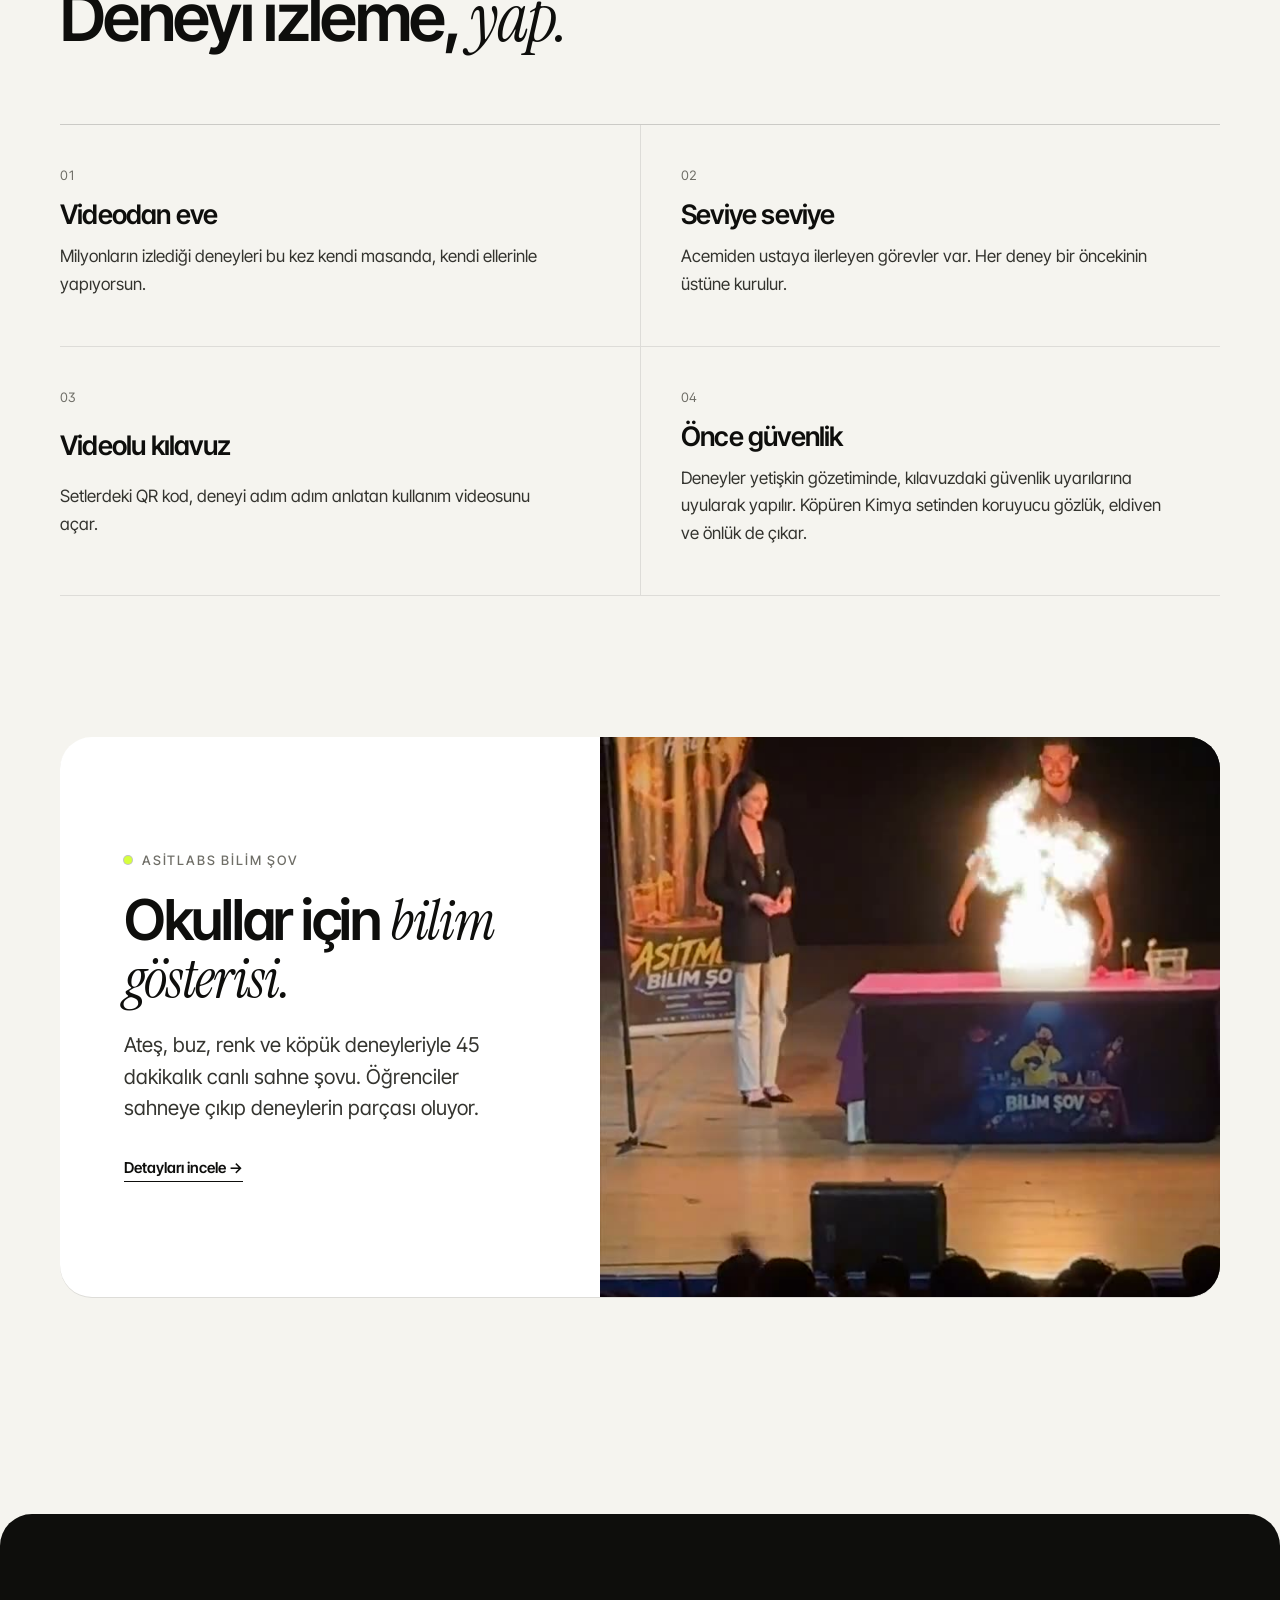
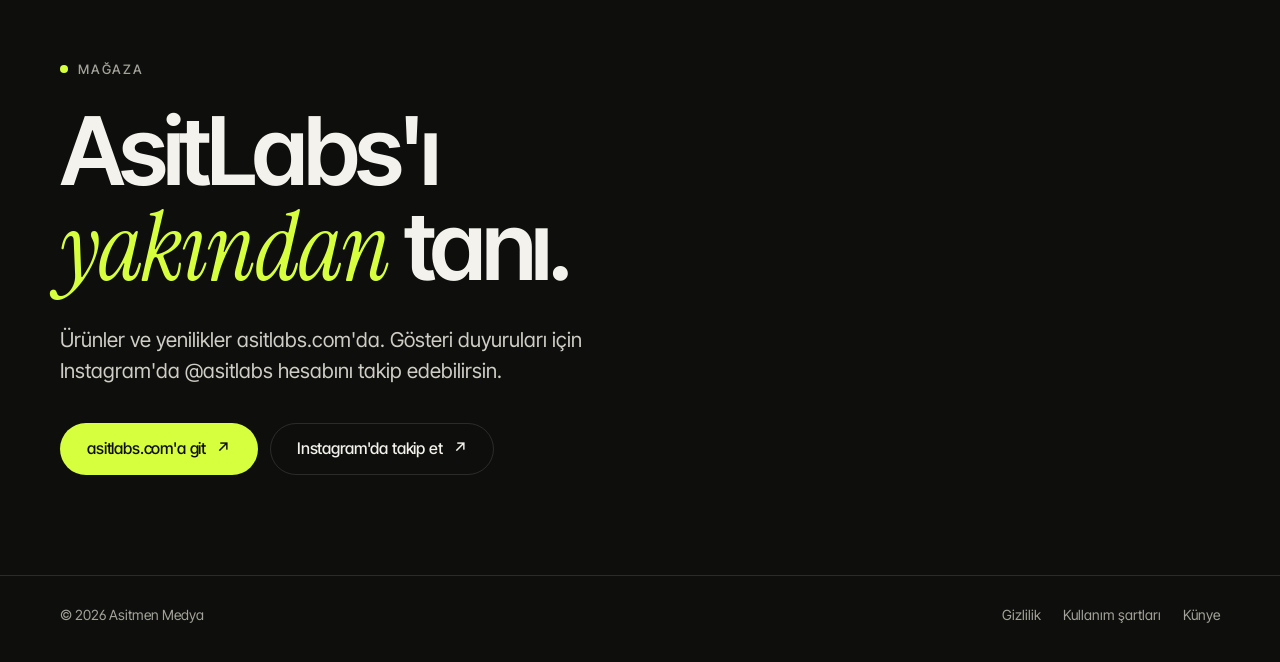
==== commit c5236220: "Üst menüye Linkler; linkler sayfasında #reklam etiketi" ====
--- a/asitlabs/index.html
+++ b/asitlabs/index.html
@@ -24,7 +24,7 @@
 <link rel="preconnect" href="https://fonts.googleapis.com">
 <link rel="preconnect" href="https://fonts.gstatic.com" crossorigin>
 <link rel="stylesheet" href="https://fonts.googleapis.com/css2?family=Instrument+Serif:ital@0;1&family=Inter+Tight:wght@400;500;600;700&display=swap">
-<link rel="stylesheet" href="/static/style.css?v=1795440701">
+<link rel="stylesheet" href="/static/style.css?v=1795440816">
 <script>document.documentElement.classList.add('js')</script>
 <script type="application/ld+json">{"@context": "https://schema.org", "@type": "Person", "name": "Yasin Aydın", "alternateName": "Asitmen", "url": "https://www.asitmen.com/", "image": "https://www.asitmen.com/static/img/og.jpg", "email": "mailto:contact@asitmen.com", "jobTitle": "Bilim içerik üreticisi", "address": {"@type": "PostalAddress", "addressLocality": "Uşak", "addressCountry": "TR"}, "sameAs": ["https://www.youtube.com/@asitmen", "https://www.instagram.com/asitmen", "https://www.tiktok.com/@asitmen", "https://www.linkedin.com/in/asitmen", "https://x.com/asitmen", "https://www.facebook.com/asitmenfb"]}</script>
 
@@ -34,8 +34,9 @@
 <header class="nav">
   <div class="wrap nav-inner">
     <a class="brand" href="/" aria-label="Asitmen"><img src="/static/img/logo/imza.png" alt="@asitmen" width="857" height="505"></a>
-    <nav class="nav-links" aria-label="Menu"><a href="/#isler">İşler</a><a href="/#hizmetler">Hizmetler</a><a href="/bilim-gosterisi/">Bilim gösterisi</a><a href="/asitlabs/" aria-current="page">AsitLabs</a><a href="/#hakkimda">Hakkımda</a></nav>
+    <nav class="nav-links" aria-label="Menu"><a href="/#isler">İşler</a><a href="/#hizmetler">Hizmetler</a><a href="/bilim-gosterisi/">Bilim gösterisi</a><a href="/asitlabs/" aria-current="page">AsitLabs</a><a href="/#hakkimda">Hakkımda</a><a href="/link/">Linkler</a></nav>
     <div class="nav-right">
+      <a class="nav-quick" href="/link/">Linkler</a>
       <div class="lang" role="group" aria-label="Dil / Language">
         <a href="/asitlabs/" hreflang="tr" lang="tr" aria-current="true">TR</a>
         <a href="/en/" hreflang="en" lang="en" aria-current="false">EN</a>
@@ -108,6 +109,6 @@
     </div>
   </footer>
 </div>
-<script src="/static/main.js?v=1795440701" defer></script>
+<script src="/static/main.js?v=1795440816" defer></script>
 </body>
 </html>
--- a/static/style.css
+++ b/static/style.css
@@ -467,3 +467,11 @@
 .cta-left { justify-content: flex-start; margin-top: 36px; }
 .btn-ghost-dark { border-color: var(--dark-line); color: #f3f2ec; background: transparent; }
 .btn-ghost-dark:hover { border-color: #f3f2ec; }
+
+/* ---------- üst menü: Linkler ---------- */
+.nav-quick { display: inline-flex; align-items: center; height: 38px; padding: 0 12px; font-size: 14px; font-weight: 600; border: 1px solid var(--line-strong); border-radius: 999px; color: var(--ink); transition: border-color 0.2s, color 0.2s; }
+.nav-quick:hover { border-color: var(--ink); }
+.nav.on-dark .nav-quick { color: #f3f2ec; border-color: var(--dark-line); }
+@media (min-width: 900px) { .nav-quick { display: none; } }
+@media (min-width: 900px) and (max-width: 1099px) { .nav-links { gap: 20px; } }
+.tag { text-transform: none; letter-spacing: 0.02em; }
